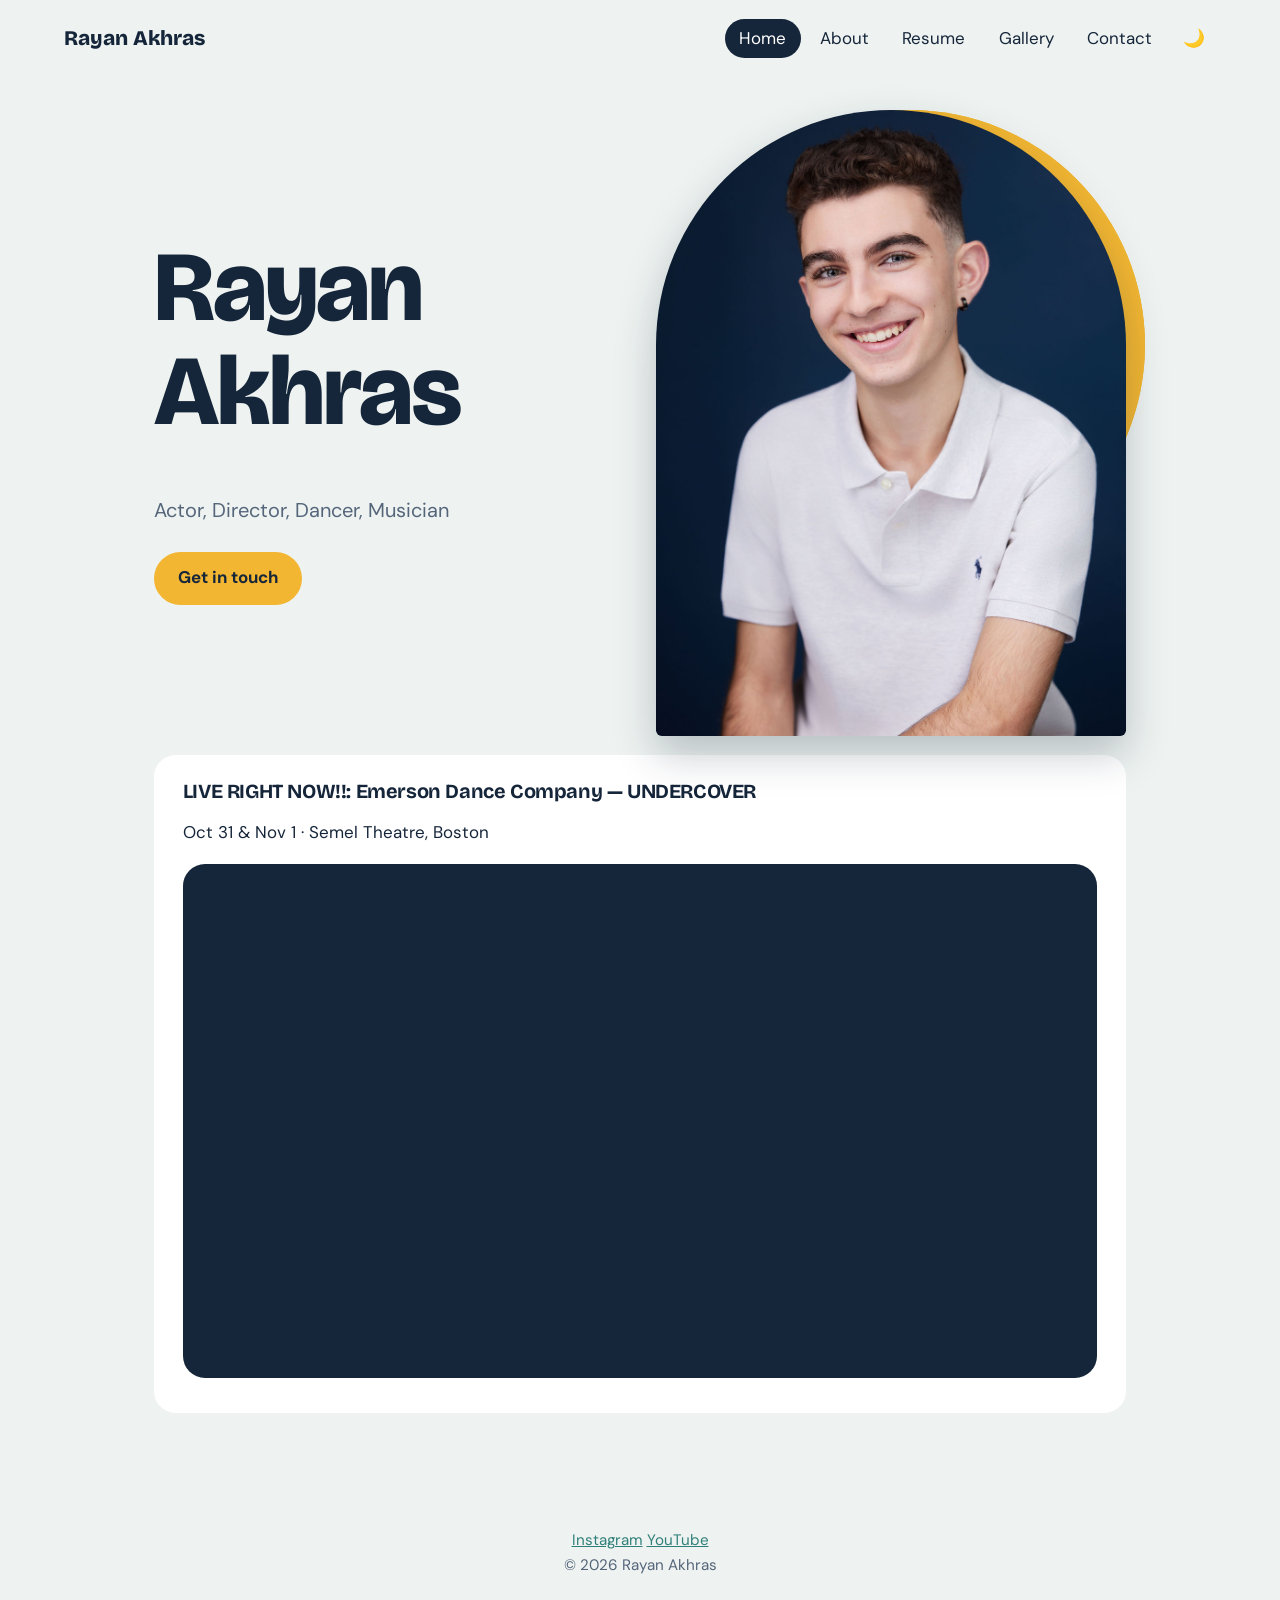
==== index.html @ 9edbdc46 "Updated Panel Now to show EDC live" ====
<!DOCTYPE html>
<html lang="en">
<head>
  <meta charset="utf-8">
  <meta name="viewport" content="width=device-width, initial-scale=1">
  <title>Home | Rayan Akhras, Actor</title>
    <link rel="icon" href="favicon.svg" type="image/svg+xml">
  <meta name="description" content="Rayan Akhras is an actor. Watch the demo reel, view the resume, and get in touch.">
  <link rel="preconnect" href="https://fonts.googleapis.com">
  <link rel="preconnect" href="https://fonts.gstatic.com" crossorigin>
  <link href="https://fonts.googleapis.com/css2?family=Bricolage+Grotesque:wght@700;800&family=DM+Sans:wght@400;700&display=swap" rel="stylesheet">
    <script src="theme.js"></script>
  <link rel="stylesheet" href="style.css">
</head>
<body>
<header>
  <a class="logo" href="index.html">Rayan Akhras</a>
    <button class="menu-toggle" id="menu-toggle" type="button" aria-expanded="false" aria-controls="site-nav">Menu</button>
    <nav id="site-nav" aria-label="Main">
        <a href="index.html" aria-current="page">Home</a>
        <a href="about.html">About</a>
        <!--<a href="reel.html">Reel</a>-->
        <a href="resume.html">Resume</a>
        <a href="gallery.html">Gallery</a>
        <!--<a href="design.html">Design</a>-->
        <a href="contact.html">Contact</a>

      <button id="theme-toggle" class="theme-toggle" type="button" aria-label="Toggle dark mode"></button>
  </nav>
</header>
<main>
<section class="hero">
  <div>
    <h1>Rayan Akhras</h1>
    <p class="tagline">Actor, Director, Dancer, Musician</p> <!-- Periods in between? Something idk -->
    <p><!-- Replace with a one or two sentence intro about you. Replace this. Write things that I'm passionate about and see which ones i can combine into one statement about me |  --> </p>
    <!--<a class="btn" href="reel.html">Watch my reel</a>-->
    <a class="btn alt" href="contact.html">Get in touch</a>
  </div>
  <div class="arch-wrap">
      <div class="arch-wrap">
          <div class="arch" role="img" aria-label="Headshot of Rayan Akhras" style="background-image: url(images/headshots/headshot.jpg); background-position: center top;"></div>
      </div>
  </div>
</section>
    <div class="panel now">
        <h3>LIVE RIGHT NOW!!: Emerson Dance Company &mdash; UNDERCOVER</h3>
        <p class="when">Oct 31 &amp; Nov 1 &middot; Semel Theatre, Boston</p>
        <iframe class="video" src="https://www.youtube.com/embed/n7-bbGaABnQ" title="UNDERCOVER live stream" allowfullscreen referrerpolicy="strict-origin-when-cross-origin"></iframe>
    </div>
</main>
<footer>
    <div class="social">
        <a href="https://www.instagram.com/rayan4arts" target="_blank" rel="noopener">Instagram</a>
        <a href="https://www.youtube.com/@rayan4arts" target="_blank" rel="noopener">YouTube</a>
    </div>
    <div>&copy; 2026 Rayan Akhras</div>
</footer>
</body>
</html>
---- style.css ----
/* ============ Rayan Akhras: site styles ============
   Change colors here once and every page updates. */
:root {
  color-scheme: light dark;
  --bg: #eef3f1;
  --ink: #16263a;
  --sea: #2f7f79;
  --spot: #f2b632;
  --card: #ffffff;
  --muted: #55657a;
  --line: #dfe6e4;
  --btn: #16263a;       /* button background */
  --btn-text: #ffffff;  /* button text */
  .btn { background: var(--btn, #16263a); color: var(--btn-text, #ffffff); }
  .btn.alt { background: var(--spot); color: #16263a; }
}

/* Dark: used automatically if the visitor's browser is dark, unless they chose light */
@media (prefers-color-scheme: dark) {
  :root:not([data-theme="light"]) {
    --bg: #141f1e; --ink: #e9e4dc; --sea: #5fb3ab; --card: #1e2d2b;
    --muted: #a3b3b0; --line: #2d3f3c; --btn: #e9e4dc; --btn-text: #141f1e;
  }
}

/* Dark: used when the visitor clicks the toggle */
:root[data-theme="dark"] {
  --bg: #141f1e;
  --ink: #e9e4dc;
  --sea: #5fb3ab;
  --card: #1e2d2b;
  --muted: #a3b3b0;
  --line: #2d3f3c;
  --btn: #e9e4dc;
  --btn-text: #141f1e;
}
* { box-sizing: border-box; }
html { scroll-behavior: smooth; }
body {
  margin: 0; background: var(--bg); color: var(--ink);
  font-family: "DM Sans", system-ui, -apple-system, "Segoe UI", sans-serif;
  font-size: 1.06rem; line-height: 1.65;
    min-height: 100vh;
    display: flex;
    flex-direction: column;
}
  main { flex: 1; width: 100%; }
  html { background: var(--bg); }
h1, h2, h3 { font-family: "Bricolage Grotesque", "DM Sans", system-ui, sans-serif; line-height: 1.05; margin: 0 0 .5em; letter-spacing: -.02em; }
h1 { font-size: clamp(3rem, 9vw, 6.2rem); font-weight: 800; }
h2 { font-size: clamp(1.8rem, 4vw, 2.6rem); font-weight: 700; }
h3 { font-size: 1.25rem; font-weight: 700; }
p { max-width: 62ch; }
a { color: var(--sea); }
a:focus-visible, .btn:focus-visible { outline: 3px solid var(--spot); outline-offset: 3px; }

/* ---- Navigation ---- */
header { display: flex; flex-wrap: wrap; align-items: center; justify-content: space-between; gap: .5rem 2rem; padding: 1.2rem clamp(1.2rem, 5vw, 4rem); }
.logo { font-family: "Bricolage Grotesque", sans-serif; font-weight: 800; font-size: 1.3rem; color: var(--ink); text-decoration: none; }
nav { display: flex; flex-wrap: wrap; gap: .3rem; }
nav a { color: var(--ink); text-decoration: none; padding: .35rem .9rem; border-radius: 99px; }
nav a:hover { background: rgba(47,127,121,.14); }
nav a[aria-current="page"] { background: var(--ink); color: #fff; }

main { padding: 1rem clamp(1.2rem, 5vw, 4rem) 4rem; max-width: 1100px; margin: 0 auto; }
.btn { display: inline-block; background: var(--ink); color: #fff; text-decoration: none; padding: .8rem 1.5rem; border-radius: 99px; font-weight: 700; margin: .3rem .5rem .3rem 0; transition: background .2s; }
.btn:hover { background: var(--sea); }
.btn.alt { color: #16263a; }
nav a[aria-current="page"] { background: var(--btn); color: var(--btn-text); }
.btn.alt:hover { background: #ffd26a; }

/* ---- Home hero: photo in a stage-doorway arch with a spotlight ---- */
.hero { display: grid; grid-template-columns: 1.4fr 1.4fr; gap: 2rem; align-items: center; padding-top: 1rem; }
.hero .tagline { font-size: 1.25rem; color: var(--muted); max-width: 30ch; }
.arch-wrap { position: relative; justify-self: center; width: min(100%, 520px); }
.arch-wrap::before { content: ""; position: absolute; width: 85%; aspect-ratio: 1; border-radius: 50%; background: var(--spot); right: -12%; top: -6%; }
.arch { position: relative; aspect-ratio: 3 / 4; border-radius: 999px 999px 24px 24px; background: linear-gradient(160deg, var(--sea), var(--ink)) center / cover; box-shadow: 0 18px 40px rgba(22,38,58,.25); }
/* To use your headshot: put it in the images folder and add it to the arch with
   style="background-image: url(images/headshot.jpg)" in the HTML. */

/* ---- Shared content ---- */
.panel { background: var(--card); border-radius: 22px; padding: 1.6rem 1.8rem; margin: 1.2rem 0; }
.grid { display: grid; grid-template-columns: repeat(auto-fit, minmax(240px, 1fr)); gap: 1.2rem; }
.video { aspect-ratio: 16 / 9; width: 100%; border: 0; border-radius: 22px; background: var(--ink); }
.photo { aspect-ratio: 4 / 5; border-radius: 18px; background: linear-gradient(150deg, var(--sea), var(--ink)) center / cover; }
.photo:nth-child(even) { border-radius: 90px 18px 90px 18px; background-color: var(--spot); }
.credit { display: flex; flex-wrap: wrap; justify-content: space-between; gap: .2rem 1rem; padding: .7rem 0; border-bottom: 1px solid #dfe6e4; }
.credit:last-child { border-bottom: 0; }
.credit span { color: var(--muted); }
.stats { display: grid; grid-template-columns: repeat(auto-fit, minmax(160px, 1fr)); gap: .4rem 1.5rem; }
footer { text-align: center; color: var(--muted); padding: 2rem 1rem; font-size: .95rem; }

@media (max-width: 760px) { .hero { grid-template-columns: 1fr; } .arch-wrap { order: -1; width: min(75%, 300px); } }
@media (prefers-reduced-motion: reduce) { * { transition: none !important; scroll-behavior: auto !important; } }

.arch { overflow: hidden; }
.arch img { width: 100%; height: 100%; object-fit: cover; object-position: center top; display: block; }
.arch.circle { aspect-ratio: 1 / 1; border-radius: 50%; }
.arch-wrap.right { justify-self: end; margin-right: 6%; }
.arch-wrap::before { content: ""; position: absolute; width: 85%; aspect-ratio: 1; border-radius: 50%; background: var(--spot); right: -4%; top: 0%; width: 100% }
.resume-frame { width: 100%; height: 80vh; min-height: 600px; border: 0; border-radius: 18px; background: #fff; }
.resume-frame { display: block; width: 100%; height: 1100px; border: 0; border-radius: 18px; background: #fff; }

.theme-toggle { background: none; border: 0; cursor: pointer; font-size: 1.1rem; padding: .35rem .7rem; border-radius: 99px; }
.theme-toggle:hover { background: rgba(47,127,121,.14); }

.sale { color: #c62828; }

@media (prefers-color-scheme: dark) {
  :root:not([data-theme="light"]) .sale { color: #ff6b5e; }
}
:root[data-theme="dark"] .sale { color: #ff6b5e; }

.hero.contact { grid-template-columns: 2fr 1fr; align-items: start; }
@media (max-width: 760px) { .hero.contact { grid-template-columns: 1fr; } }


.menu-toggle { display: none; background: none; color: var(--ink); border: 2px solid var(--line); border-radius: 99px; padding: .4rem 1.1rem; font: inherit; font-weight: 700; cursor: pointer; }
.menu-toggle:hover { background: rgba(47,127,121,.14); }

@media (max-width: 760px) {
  .menu-toggle { display: inline-block; }
  nav { display: none; flex-direction: column; width: 100%; gap: 0; padding-top: .5rem; }
  nav.open { display: flex; }
  nav a { padding: .8rem 1rem; border-radius: 12px; }
  .theme-toggle { align-self: flex-start; }
}

@media (max-width: 760px) {
  .arch-wrap { width: min(72%, 300px); margin: .5rem auto 1rem; }
  .arch-wrap::before { width: 74%; right: 10%; top: 2%; }
}

figure { margin: 0; }
figcaption { font-size: .9rem; color: var(--muted); margin-top: .5rem; line-height: 1.4; }
.cap-title { display: block; color: var(--ink); font-weight: 700; }

   .design-grid { display: grid; grid-template-columns: repeat(auto-fit, minmax(280px, 1fr)); gap: 1.4rem; margin: 1.5rem 0; align-items: start; }
   .design-grid img { width: 100%; height: auto; display: block; border-radius: 18px; background: var(--card); }
   .ig-embeds { display: flex; flex-wrap: wrap; gap: 1rem; margin-top: 1.2rem; }
   .ig-embeds iframe { max-width: 100%; }
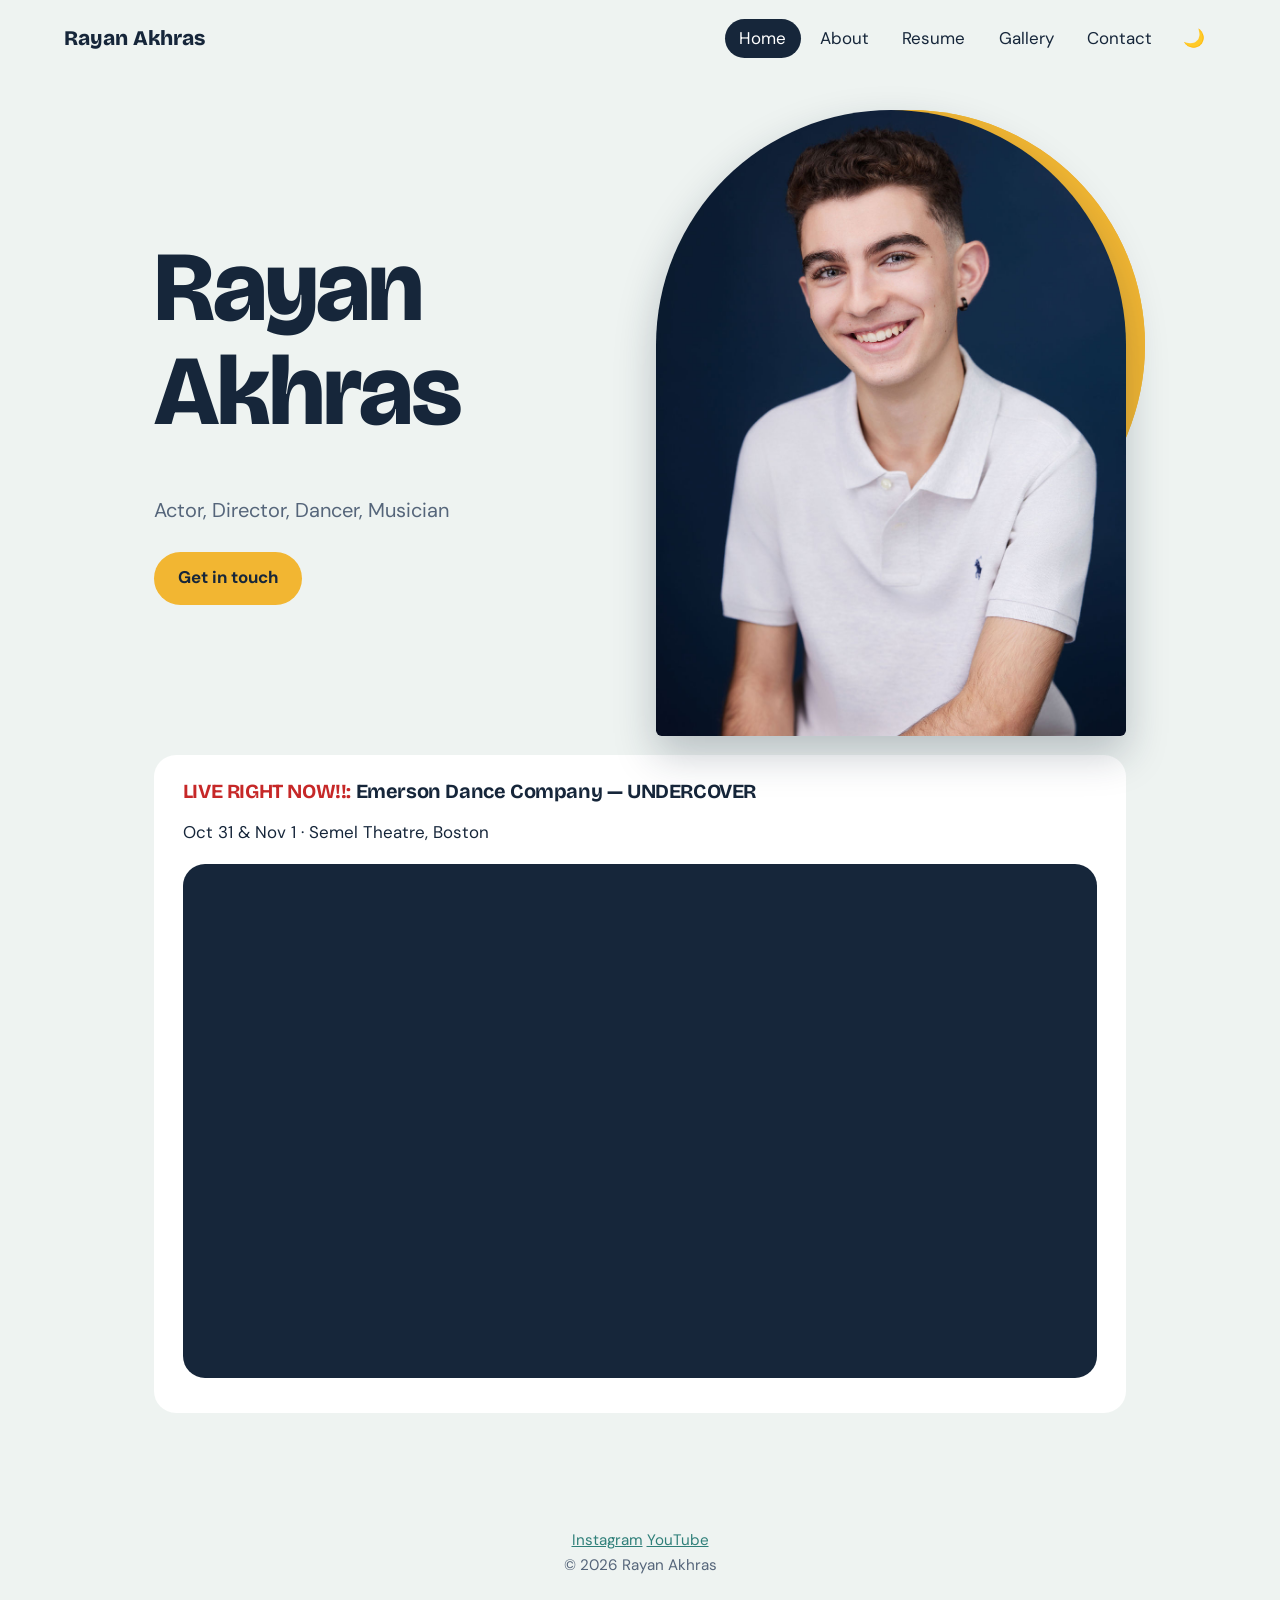
==== commit 159cef80: "Updated Panel Now to show EDC live" ====
--- a/index.html
+++ b/index.html
@@ -44,7 +44,7 @@
   </div>
 </section>
     <div class="panel now">
-        <h3>LIVE RIGHT NOW!!: Emerson Dance Company &mdash; UNDERCOVER</h3>
+        <h3><span class="sale">LIVE RIGHT NOW!!:</span> Emerson Dance Company &mdash; UNDERCOVER</h3>
         <p class="when">Oct 31 &amp; Nov 1 &middot; Semel Theatre, Boston</p>
         <iframe class="video" src="https://www.youtube.com/embed/n7-bbGaABnQ" title="UNDERCOVER live stream" allowfullscreen referrerpolicy="strict-origin-when-cross-origin"></iframe>
     </div>
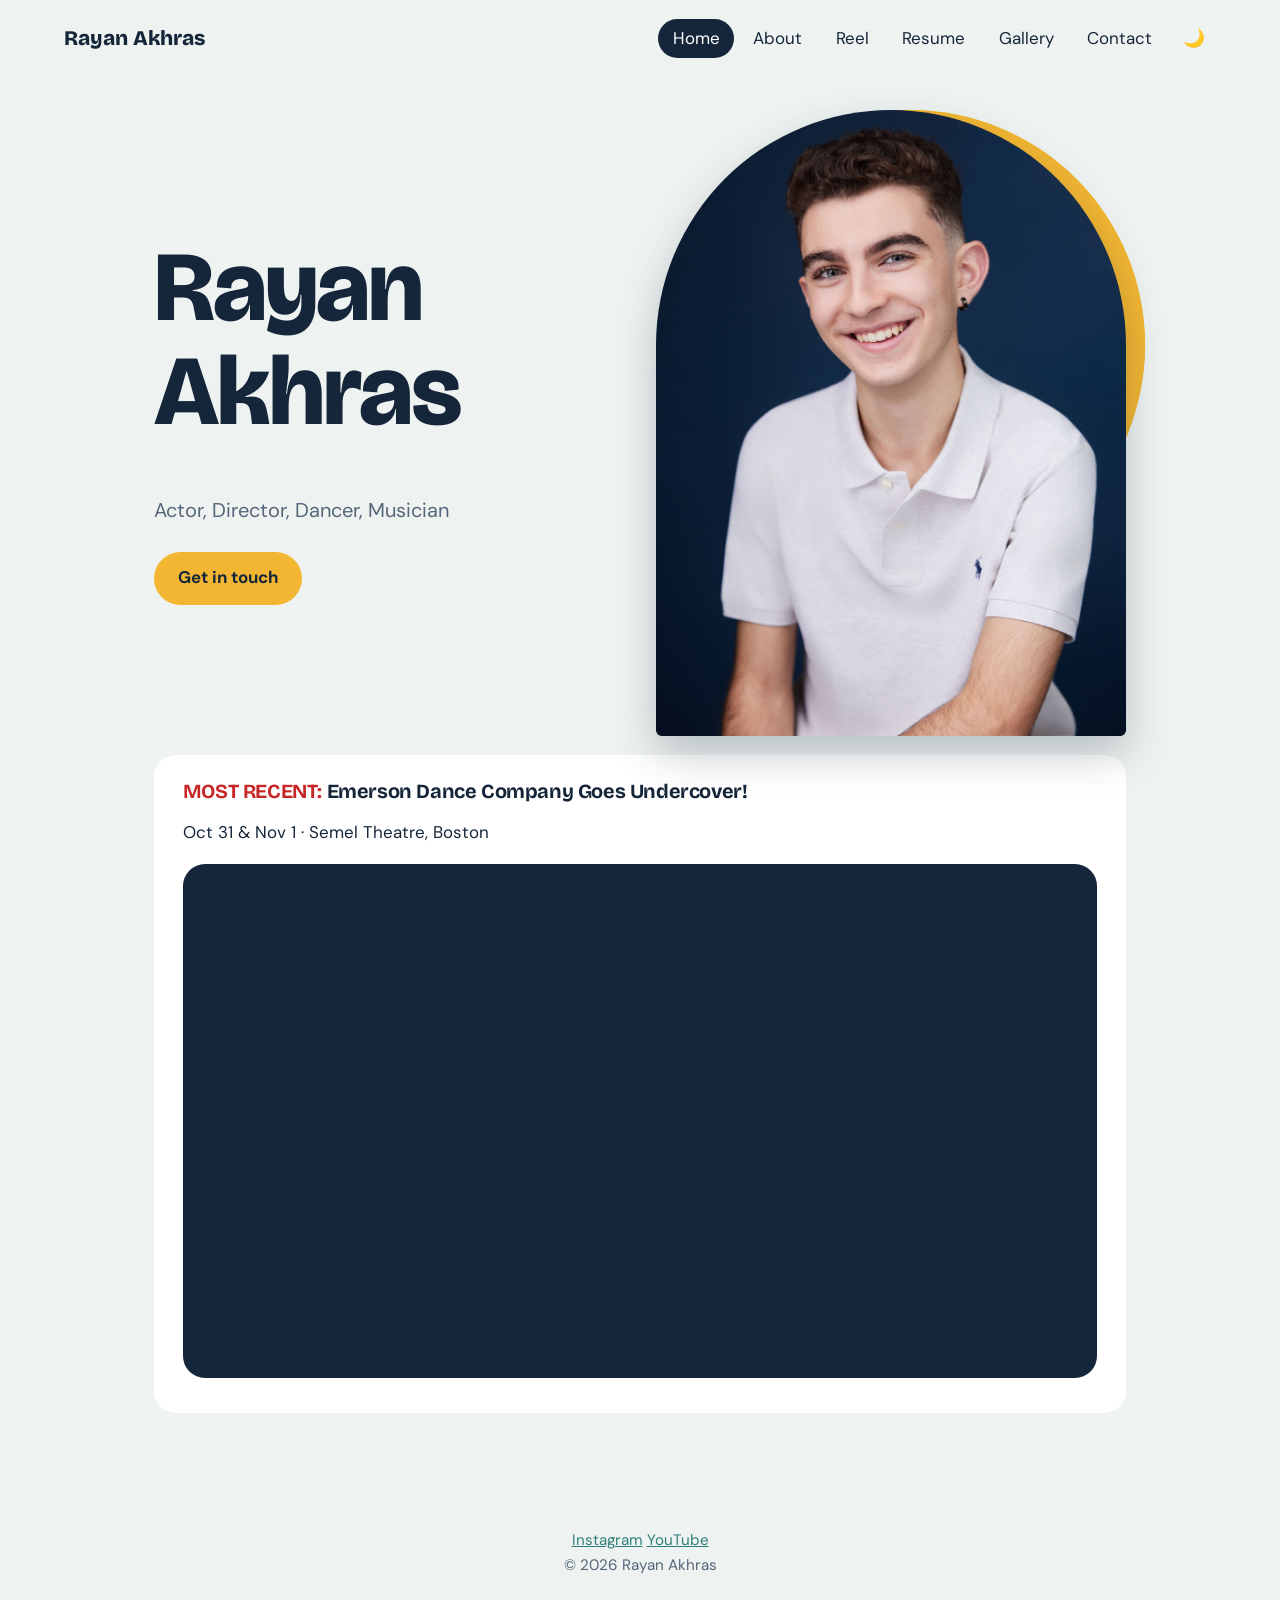
==== commit 346f7b08: "Allowed Reel Page to Show Updated Index page" ====
--- a/index.html
+++ b/index.html
@@ -19,7 +19,7 @@
     <nav id="site-nav" aria-label="Main">
         <a href="index.html" aria-current="page">Home</a>
         <a href="about.html">About</a>
-        <!--<a href="reel.html">Reel</a>-->
+        <a href="reel.html">Reel</a>
         <a href="resume.html">Resume</a>
         <a href="gallery.html">Gallery</a>
         <!--<a href="design.html">Design</a>-->
@@ -44,7 +44,7 @@
   </div>
 </section>
     <div class="panel now">
-        <h3><span class="sale">LIVE RIGHT NOW!!:</span> Emerson Dance Company &mdash; UNDERCOVER</h3>
+        <h3><span class="sale">MOST RECENT:</span> Emerson Dance Company Goes Undercover!</h3>
         <p class="when">Oct 31 &amp; Nov 1 &middot; Semel Theatre, Boston</p>
         <iframe class="video" src="https://www.youtube.com/embed/n7-bbGaABnQ" title="UNDERCOVER live stream" allowfullscreen referrerpolicy="strict-origin-when-cross-origin"></iframe>
     </div>
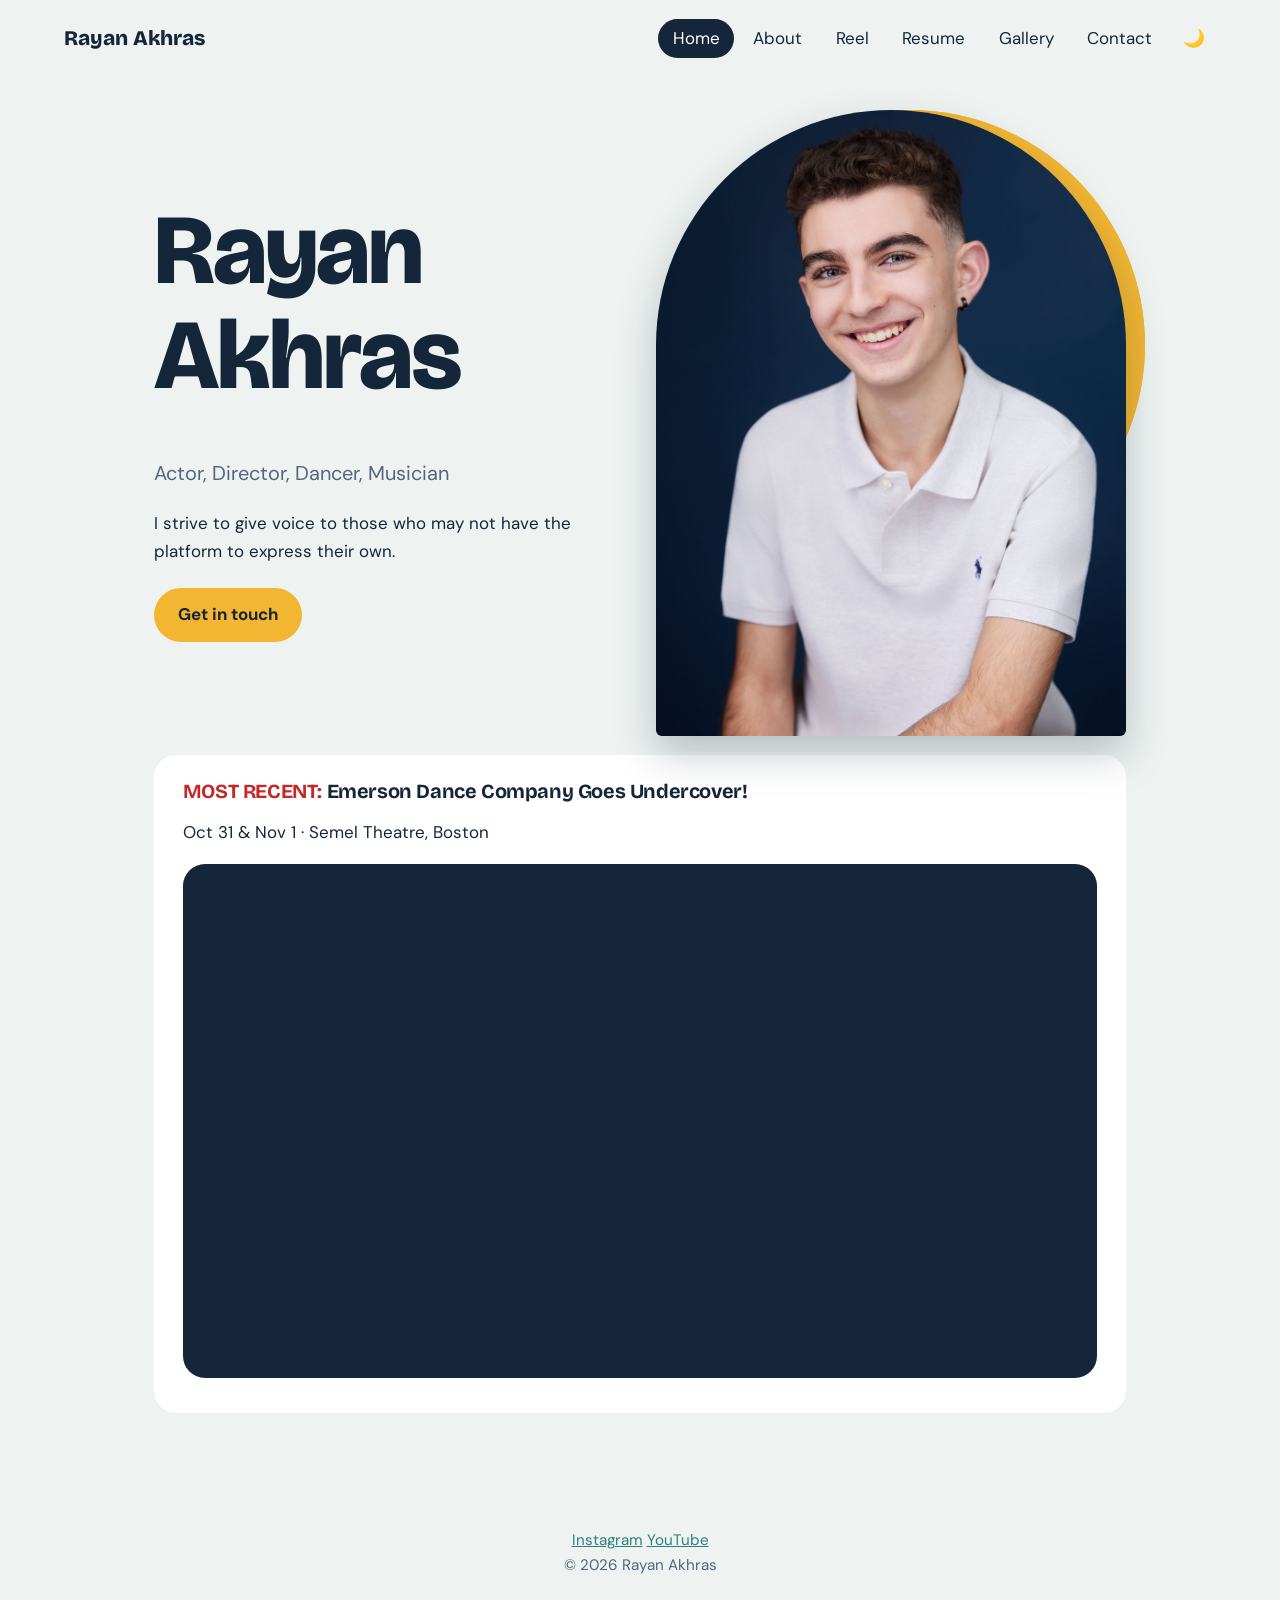
==== commit 465ce90a: "added a little artist statement" ====
--- a/index.html
+++ b/index.html
@@ -33,7 +33,7 @@
   <div>
     <h1>Rayan Akhras</h1>
     <p class="tagline">Actor, Director, Dancer, Musician</p> <!-- Periods in between? Something idk -->
-    <p><!-- Replace with a one or two sentence intro about you. Replace this. Write things that I'm passionate about and see which ones i can combine into one statement about me |  --> </p>
+    <p>I strive to give voice to those who may not have the platform to express their own. </p>
     <!--<a class="btn" href="reel.html">Watch my reel</a>-->
     <a class="btn alt" href="contact.html">Get in touch</a>
   </div>
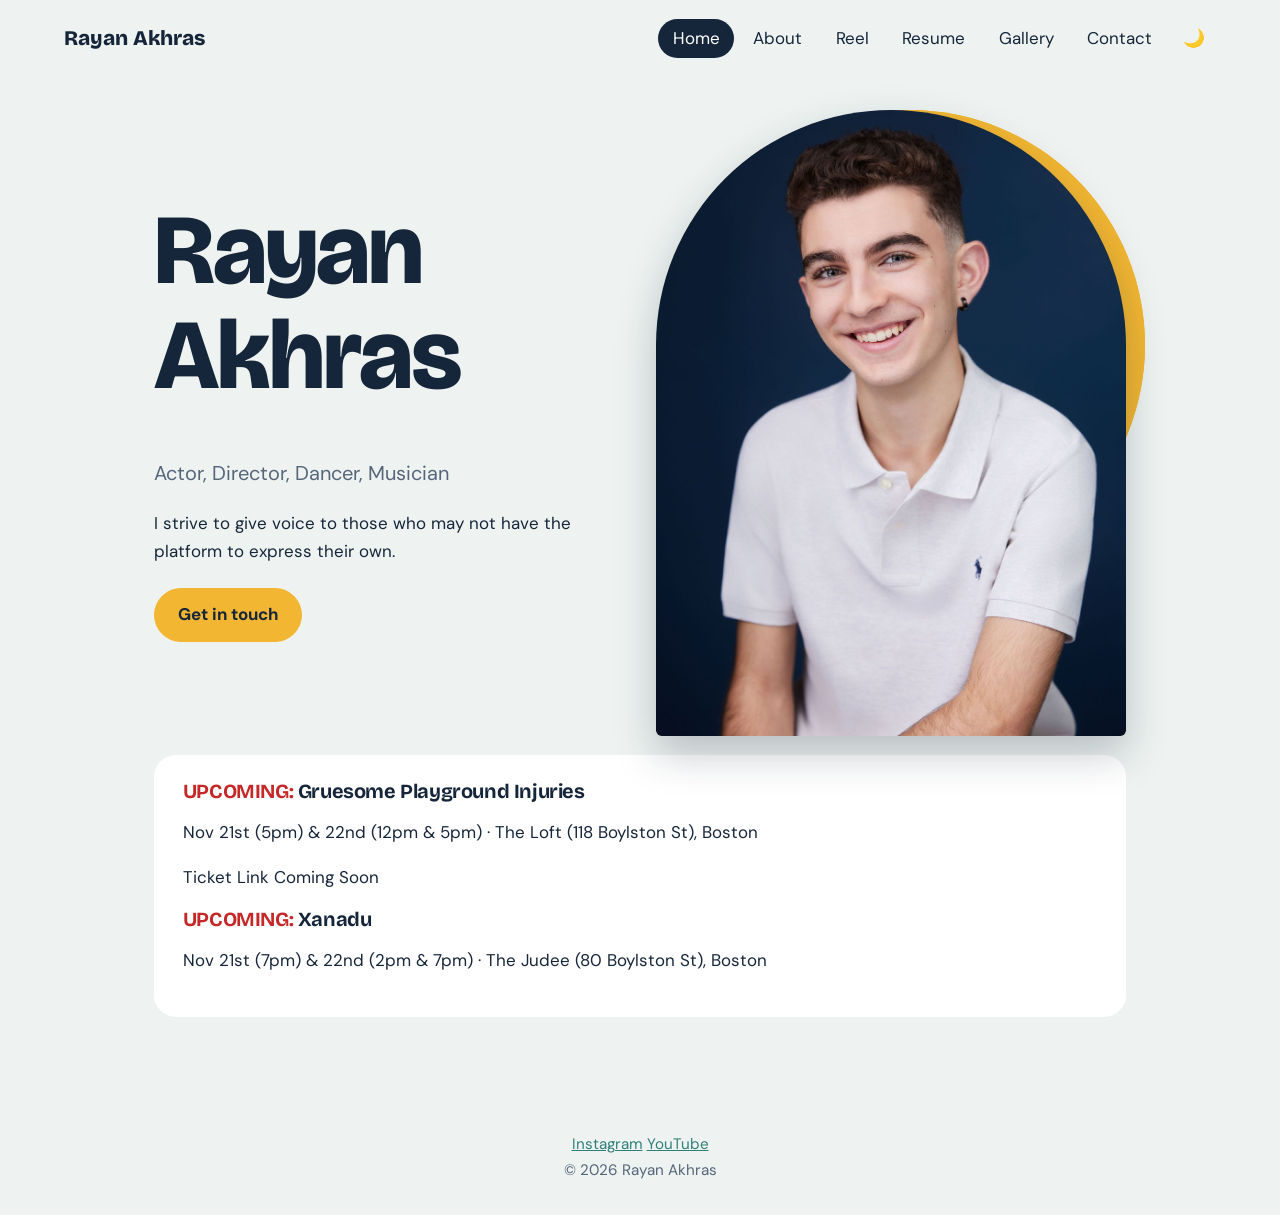
==== commit 2d1e8821: "Updated Main Page to include upcoming ticket sales" ====
--- a/index.html
+++ b/index.html
@@ -44,9 +44,11 @@
   </div>
 </section>
     <div class="panel now">
-        <h3><span class="sale">MOST RECENT:</span> Emerson Dance Company Goes Undercover!</h3>
-        <p class="when">Oct 31 &amp; Nov 1 &middot; Semel Theatre, Boston</p>
-        <iframe class="video" src="https://www.youtube.com/embed/n7-bbGaABnQ" title="UNDERCOVER live stream" allowfullscreen referrerpolicy="strict-origin-when-cross-origin"></iframe>
+        <h3><span class="sale">UPCOMING:</span> Gruesome Playground Injuries</h3>
+        <p class="when">Nov 21st (5pm) & 22nd (12pm & 5pm) &middot; The Loft (118 Boylston St), Boston</p>
+        <p class="tickets"> Ticket Link Coming Soon </p>
+        <h3><span class="sale">UPCOMING:</span> Xanadu</h3>
+        <p class="when">Nov 21st (7pm) & 22nd (2pm & 7pm) &middot; The Judee (80 Boylston St), Boston</p>
     </div>
 </main>
 <footer>
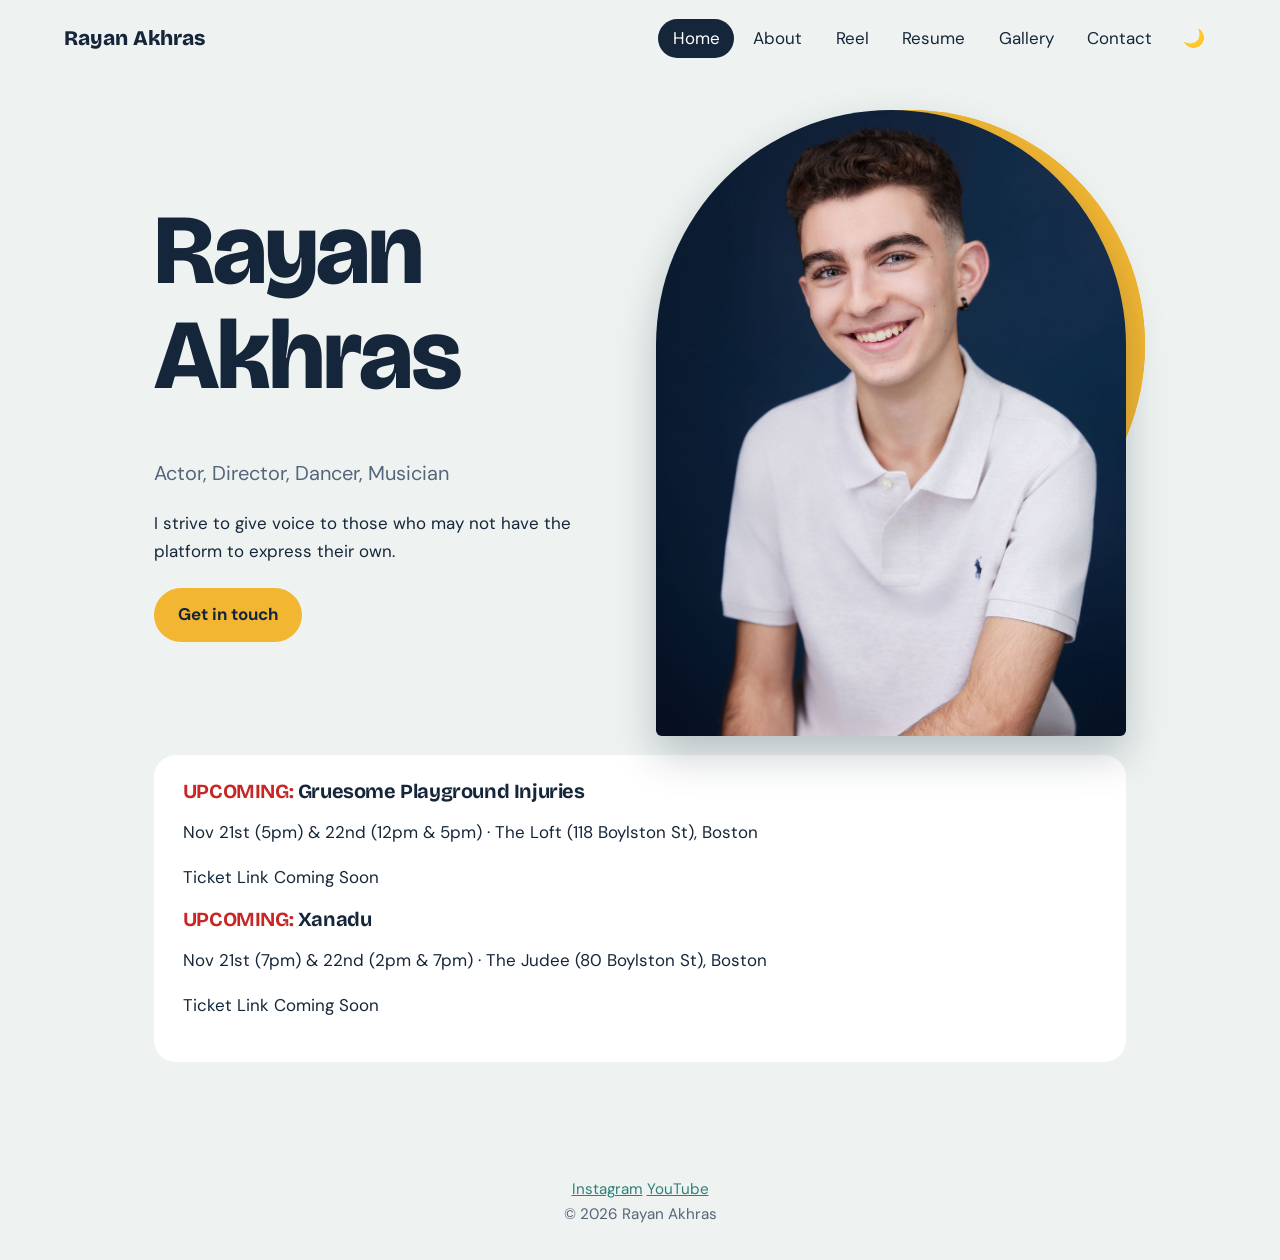
==== commit 93dc9c1c: "Updated Main Page to include upcoming ticket sales" ====
--- a/index.html
+++ b/index.html
@@ -49,6 +49,7 @@
         <p class="tickets"> Ticket Link Coming Soon </p>
         <h3><span class="sale">UPCOMING:</span> Xanadu</h3>
         <p class="when">Nov 21st (7pm) & 22nd (2pm & 7pm) &middot; The Judee (80 Boylston St), Boston</p>
+        <p class="tickets"> Ticket Link Coming Soon </p>
     </div>
 </main>
 <footer>
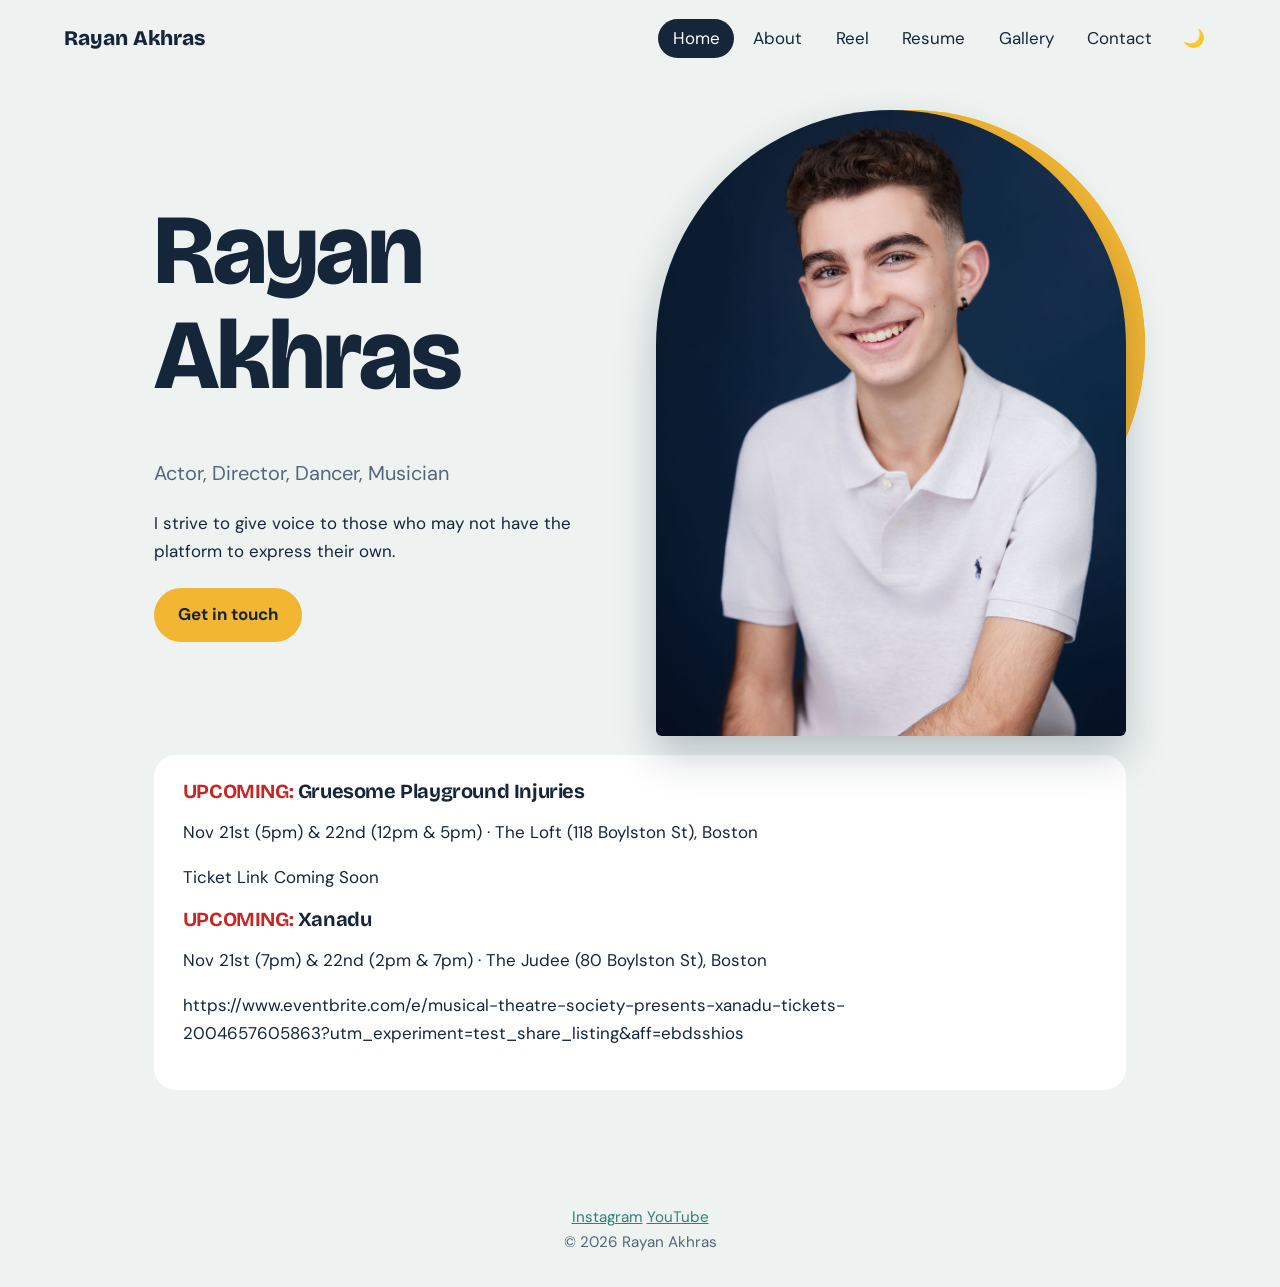
==== commit bc4b0cbd: "Updated Main Page to include upcoming ticket sales" ====
--- a/index.html
+++ b/index.html
@@ -49,7 +49,7 @@
         <p class="tickets"> Ticket Link Coming Soon </p>
         <h3><span class="sale">UPCOMING:</span> Xanadu</h3>
         <p class="when">Nov 21st (7pm) & 22nd (2pm & 7pm) &middot; The Judee (80 Boylston St), Boston</p>
-        <p class="tickets"> Ticket Link Coming Soon </p>
+        <p class="tickets"> https://www.eventbrite.com/e/musical-theatre-society-presents-xanadu-tickets-2004657605863?utm_experiment=test_share_listing&aff=ebdsshios </p>
     </div>
 </main>
 <footer>
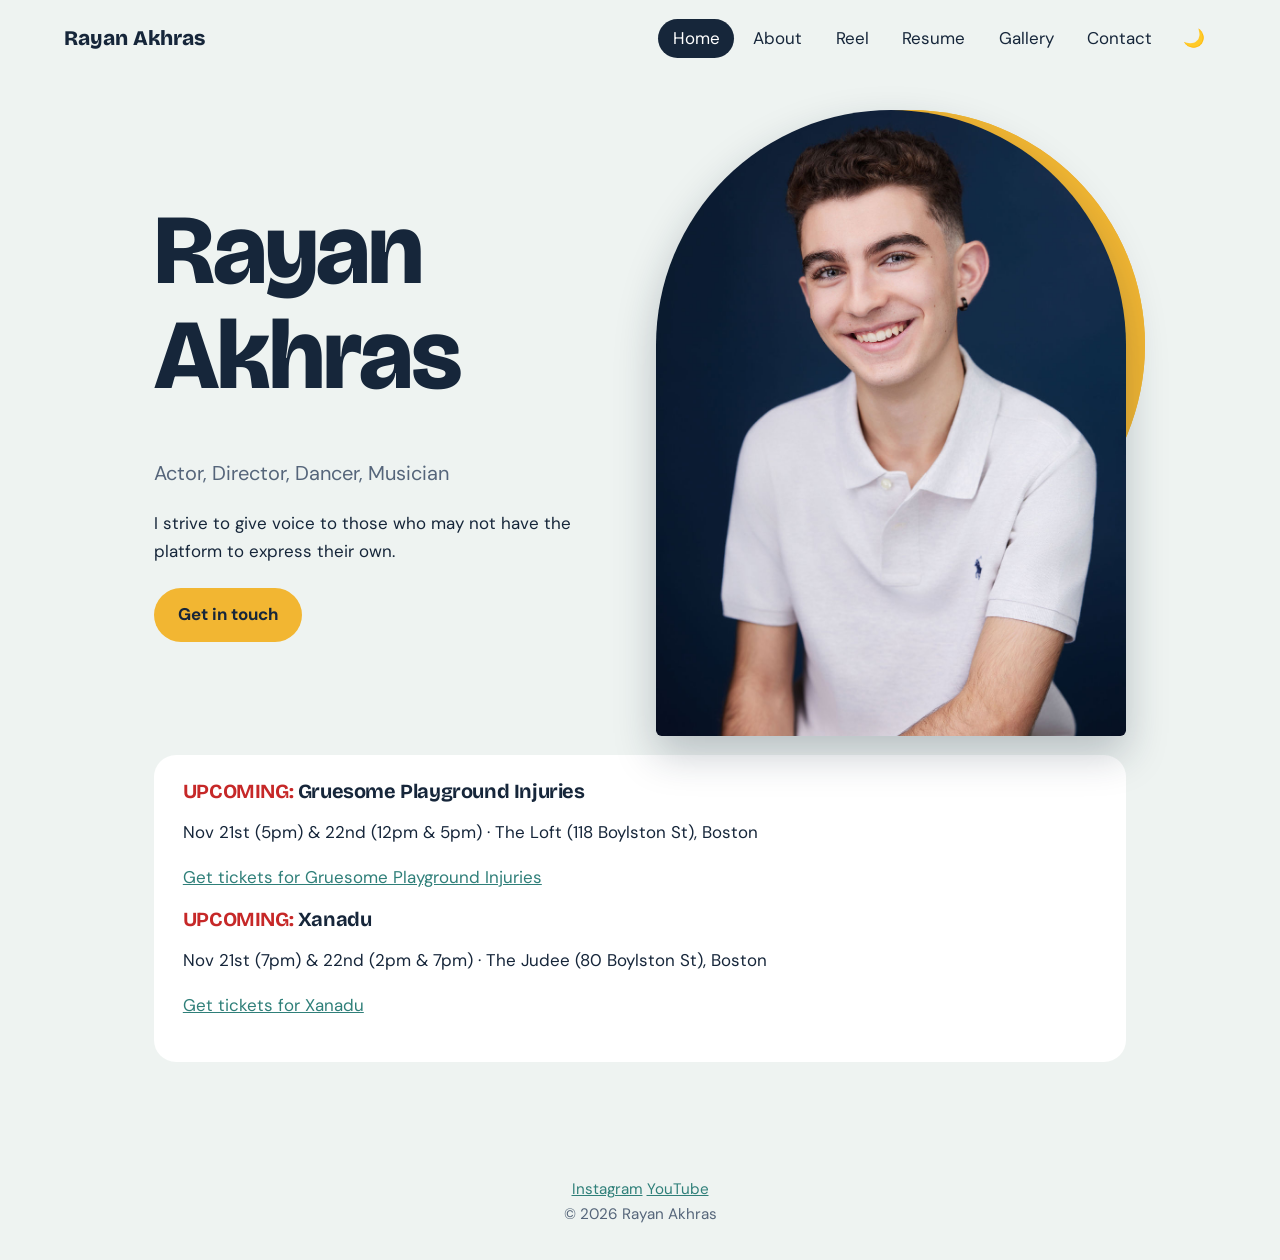
==== commit c1227eec: "Added links" ====
--- a/index.html
+++ b/index.html
@@ -46,10 +46,10 @@
     <div class="panel now">
         <h3><span class="sale">UPCOMING:</span> Gruesome Playground Injuries</h3>
         <p class="when">Nov 21st (5pm) & 22nd (12pm & 5pm) &middot; The Loft (118 Boylston St), Boston</p>
-        <p class="tickets"> Ticket Link Coming Soon </p>
+        <p class="tickets"><a href="https://www.eventbrite.com/e/gruesome-playground-injuries-boston-independent-production-tickets-2004588767967?aff=oddtdtcreator">Get tickets for Gruesome Playground Injuries</a></p>
         <h3><span class="sale">UPCOMING:</span> Xanadu</h3>
         <p class="when">Nov 21st (7pm) & 22nd (2pm & 7pm) &middot; The Judee (80 Boylston St), Boston</p>
-        <p class="tickets"> https://www.eventbrite.com/e/musical-theatre-society-presents-xanadu-tickets-2004657605863?utm_experiment=test_share_listing&aff=ebdsshios </p>
+        <p class="tickets"><a href="https://www.eventbrite.com/e/musical-theatre-society-presents-xanadu-tickets-2004657605863?utm_experiment=test_share_listing&aff=ebdsshios">Get tickets for Xanadu</a></p>
     </div>
 </main>
 <footer>
